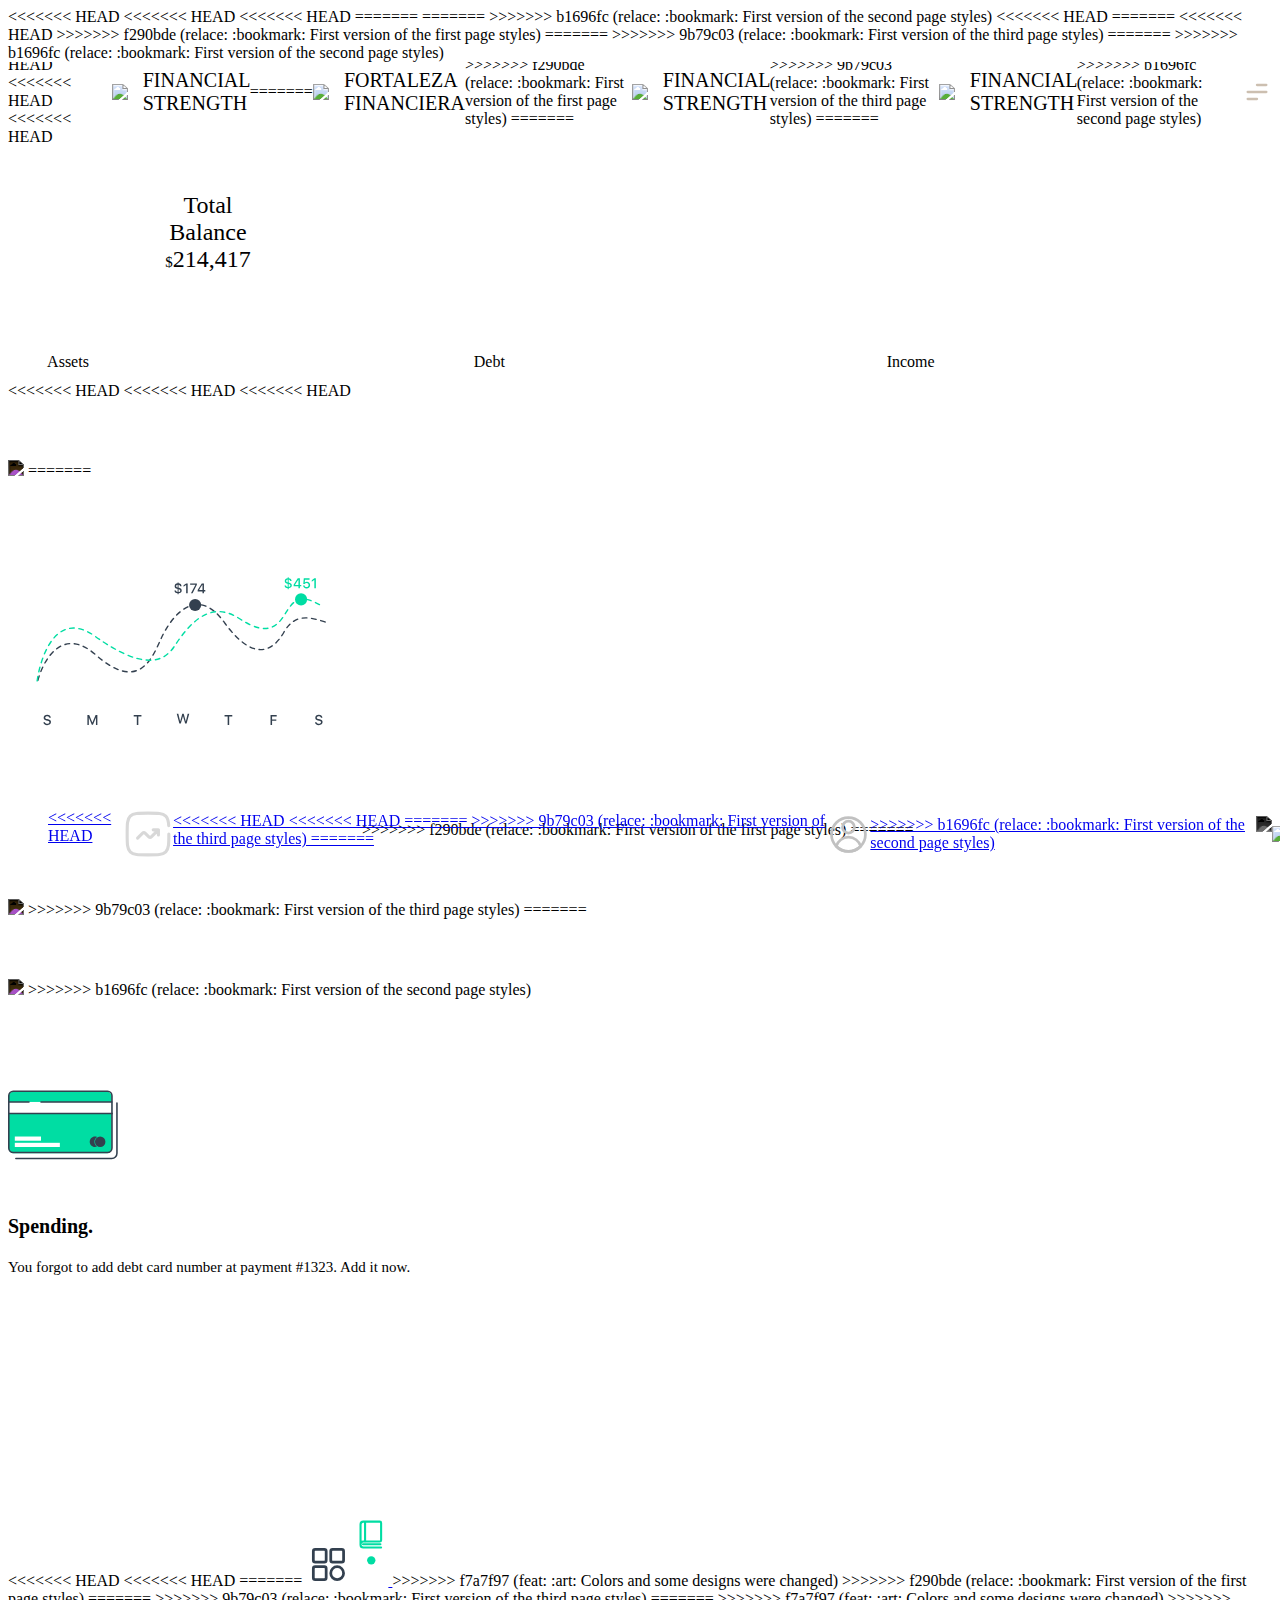
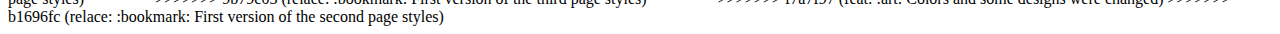
==== views/checkout.html @ b78e4b6c "relace: :bookmark: finished of the page" ====
<!DOCTYPE html>
<html lang="en">
<head>
    <meta charset="UTF-8">
    <meta name="viewport" content="width=device-width, initial-scale=1.0">
<<<<<<< HEAD
<<<<<<< HEAD
<<<<<<< HEAD
    <link rel="stylesheet" href="../css/checkout.css">
    <title>Pag3</title>
</head>
<body>
=======
=======
>>>>>>> b1696fc (relace: :bookmark: First version of the second page styles)
    <title>Document</title>
</head>
<body>
<<<<<<< HEAD
    
=======
<<<<<<< HEAD
>>>>>>> f290bde (relace: :bookmark: First version of the first page styles)
=======
    <title>Document</title>
</head>
<body>
>>>>>>> 9b79c03 (relace: :bookmark: First version of the third page styles)
=======
>>>>>>> b1696fc (relace: :bookmark: First version of the second page styles)
    <header class="header">
        <div class="background">
        </div>
        <div class="top">
            <div class="topLeft">
<<<<<<< HEAD
<<<<<<< HEAD
<<<<<<< HEAD
                <img id="imgLeft" src="../storage/img/Sin título-1.png" > 
                <span id="half">FINANCIAL STRENGTH</span>
=======
                <img id="imgLeft" src="../storage/img/Sin título-1.png" >
                <span id="half">FORTALEZA FINANCIERA</span>
>>>>>>> f290bde (relace: :bookmark: First version of the first page styles)
=======
                <img id="imgLeft" src="../storage/img/Sin título-1.png" > 
                <span id="half">FINANCIAL STRENGTH</span>
>>>>>>> 9b79c03 (relace: :bookmark: First version of the third page styles)
=======
                <img id="imgLeft" src="../storage/img/Sin título-1.png" > 
                <span id="half">FINANCIAL STRENGTH</span>
>>>>>>> b1696fc (relace: :bookmark: First version of the second page styles)
            </div>
            <div class="imgRight">
                <img id="imgRight" src="../storage/img/name=icon,menu.svg">
            </div>
        </div>
        <div class="circle">
            <span>Total</span>
            <span>Balance</span>
            <span id="money">$<span id="money2">214,417</span></span>
        </div>
    </header>
    <article>
        <div class="topArticle">
            <section class="halfArticle1">
                Assets
            </section>
            <section class="halfArticle2">
                Debt
            </section>
            <section class="halfArticle3">
                Income
            </section>
        </div>
<<<<<<< HEAD
<<<<<<< HEAD
<<<<<<< HEAD
        <div class="graf" style="padding: 60px 0px ;">
            <img src="../storage/img/ganar_dinero.webp" style="filter: invert(1); width: 450px; ">
=======
        <div class="graf">
            <img src="../storage/img/checkout/Graf.svg" >
>>>>>>> f290bde (relace: :bookmark: First version of the first page styles)
=======
        <div class="graf" style="padding: 60px 0px ;">
            <img src="../storage/img/ganar_dinero.webp" style="filter: invert(1); width: 450px; ">
>>>>>>> 9b79c03 (relace: :bookmark: First version of the third page styles)
=======
        <div class="graf" style="padding: 60px 0px ;">
            <img src="../storage/img/ganar_dinero.webp" style="filter: invert(1); width: 450px; ">
>>>>>>> b1696fc (relace: :bookmark: First version of the second page styles)
        </div>
        <div class="Credit">
            <div class="CreditLeft">
                <img src="../storage/img/checkout/Credit.svg">
            </div>
            <div class="CreditRight">
                <h3>Spending.</h3>
                <span>You forgot to add debt card number 
                    at payment #1323. Add it now.</span>
            </div>
        </div>
    </article>
    <footer class="footer">
        <ul class="footer_ul">
            <a href="../index.html">
<<<<<<< HEAD
                <img id="img" src="../storage/img/icon-graph.svg">
            </a>
            <a href="../views/detail.html">
<<<<<<< HEAD
<<<<<<< HEAD
=======
>>>>>>> 9b79c03 (relace: :bookmark: First version of the third page styles)
=======
                <img id="img" src="../storage/img/name=center.svg">
            </a>
            <a href="../views/detail.html">
>>>>>>> b1696fc (relace: :bookmark: First version of the second page styles)
                <img id="img" src="../storage/img/credit-card.svg">
            </a>
            <a href="checkout.html">
                <img  src="../storage/img/money-bag-svgrepo-seleccion.svg">
            </a>
        </ul>
    </footer>
<<<<<<< HEAD
<<<<<<< HEAD
=======
                <img id="img" src="../storage/img/name=menu.svg">
            </a>
            <a href="checkout.html">
                <img  src="../storage/img/name=menu,color.svg">
            </a>
        </ul>
    </footer>
>>>>>>> f7a7f97 (feat: :art: Colors and some designs were changed)
>>>>>>> f290bde (relace: :bookmark: First version of the first page styles)
=======
>>>>>>> 9b79c03 (relace: :bookmark: First version of the third page styles)
=======
>>>>>>> f7a7f97 (feat: :art: Colors and some designs were changed)
>>>>>>> b1696fc (relace: :bookmark: First version of the second page styles)
</body>
</html>
---- css/checkout.css ----
<<<<<<< HEAD
<<<<<<< HEAD
<<<<<<< HEAD
=======
<<<<<<< HEAD
@import url(variables.css);
=======
>>>>>>> f290bde (relace: :bookmark: First version of the first page styles)
=======
>>>>>>> 9b79c03 (relace: :bookmark: First version of the third page styles)
=======
@import url(variables.css);
=======
>>>>>>> b1696fc (relace: :bookmark: First version of the second page styles)
@import url(variables.css);
@import url(variables.css);
*{
    padding: 0;
    margin: 0;
    box-sizing: border-box;
}
.header{
    
    position: relative;
    padding: var(--space-layout-padding-lr);
    height: 280px;
    overflow: hidden;
}
.background{
    position: absolute;
    width: 600px;
    height: 600px;
<<<<<<< HEAD
<<<<<<< HEAD
<<<<<<< HEAD
=======
>>>>>>> 9b79c03 (relace: :bookmark: First version of the third page styles)
=======
>>>>>>> b1696fc (relace: :bookmark: First version of the second page styles)
    background-image: url(../storage/img/checkout/Ellipse.svg);
    background-color: var(--color-8);
    background-size: cover;
    background-repeat: no-repeat;
<<<<<<< HEAD
<<<<<<< HEAD
=======
    background-color: var(--color-5);
>>>>>>> f290bde (relace: :bookmark: First version of the first page styles)
=======
>>>>>>> 9b79c03 (relace: :bookmark: First version of the third page styles)
=======
>>>>>>> b1696fc (relace: :bookmark: First version of the second page styles)
    object-fit: cover;
    border-radius: 100%;
    transform: translate(-17%, -65%);
    z-index: -1;
}
.imgRight{
    display: flex;
    flex-direction: row;
    align-items: center;
    height: 60px;
}
.topLeft{
    display: flex;
    flex-direction: row;
    align-items: center;
<<<<<<< HEAD
    height: 20px;
=======
    height: 60px;
>>>>>>> b1696fc (relace: :bookmark: First version of the second page styles)
}
.top{
    display: flex;
    flex-direction: row;
    align-items: center;
    justify-content: space-between;
    height: 60px;
    padding-right: 15px;
}
#half{
    padding-left:15px ;
    font-size: 20px;
    color: var(--color-1);
    font-family: Bold;
}
#imgRight{
    filter: invert(1);
    display: flex;
    margin-left: 50%;
}
#imgLeft{ 
<<<<<<< HEAD
=======
    background-color: var(--color-7); 
>>>>>>> b1696fc (relace: :bookmark: First version of the second page styles)
    border-radius: 50px;
}
.circle{
    position: absolute;
    background-color: var(--color-2);
    width: 200px;
    height: 200px;
    display: flex;
    flex-direction: column;
    align-items: center;
    justify-content: center;
    border-radius: 100%;
    transform: translate(50% ,5%);
<<<<<<< HEAD
    color: var(--color-1);
=======
    color: var(--color-4);
>>>>>>> b1696fc (relace: :bookmark: First version of the second page styles)
    font-family: Bold;
    font-size: 24px;
}
#money{
    font-size: 15px;
}
#money2{
    font-size: 24px;
}
.topArticle{
    position: relative;
    display: grid;
    grid-template-columns: repeat(3, auto);
    padding: var(--space-layout-padding-lr);

}
.halfArticle1 {
    grid-area: 1/1/2/2;
    background-color: var(--color-1);
    color: var(--color-4);
    display: flex;
    align-items: center;
    justify-content: center;
    height: 40px;
    width: 120px;
    border-radius: 80% 0;
<<<<<<< HEAD
    transition: background 0.3s linear; 
}
.halfArticle1:hover{
    background-color: var(--color-2);
   
=======
>>>>>>> b1696fc (relace: :bookmark: First version of the second page styles)
}
.halfArticle2 {
    grid-area: 1/2/2/3;
    background-color: var(--color-4);
<<<<<<< HEAD
    color: var(--color-1);
=======
    color: var(--color-2);
>>>>>>> b1696fc (relace: :bookmark: First version of the second page styles)
    border: 2px solid var(--color-2);
    display: flex;
    align-items: center;
    justify-content: center;
    height: 40px;
    width: 120px;
    border-radius: 0 0 100% 100%;
<<<<<<< HEAD
    transition: background 0.3s linear; 
}
.halfArticle2:hover{
<<<<<<< HEAD
    background-color: var();
=======
    background-color: var(--color-2);
>>>>>>> 9b79c03 (relace: :bookmark: First version of the third page styles)
=======
<<<<<<< HEAD
=======
    transition: background 0.3s linear; 
}
.halfArticle2:hover{
    background-color: var(--color-2);
>>>>>>> 1b3944c (style: :building_construction: The project is completed with all designs included)
>>>>>>> b1696fc (relace: :bookmark: First version of the second page styles)
}
.halfArticle3 {
    grid-area: 1/3/2/4;
    background-color: var(--color-4);
    color: var(--color-3);
    border: 2px solid var(--color-3);
    display: flex;
    align-items: center;
    justify-content: center;
    height: 40px;
    width: 120px;
    border-radius: 0 80%;
<<<<<<< HEAD
    transition: background 0.3s linear; 
}
<<<<<<< HEAD
=======
.halfArticle3:hover{
    background-color: var(--color-2);
}
>>>>>>> 9b79c03 (relace: :bookmark: First version of the third page styles)
.Credit{
    background-color: var(--color-2);
=======
}
.halfArticle3:hover{
    background-color: var(--color-2);
}
.Credit{
    background-color: var(--color-7);
>>>>>>> b1696fc (relace: :bookmark: First version of the second page styles)
    display: flex;
    flex-direction: row;
    align-items: center;
    gap: 20px;
    padding: var(--space-layout-padding-lr);
    padding-bottom: 100px;
<<<<<<< HEAD
    padding-top: 20px;
}
.CreditRight h3{
    font-size: 30px;
    font-family: Bold;
    color: var(--color-6);
=======
    padding-top: 30px;
}
.CreditRight h3{
    font-size: 20px;
    font-family: Bold;
    color: var(--color-1);
>>>>>>> b1696fc (relace: :bookmark: First version of the second page styles)
}
.CreditRight span{
    font-size: 15px;
    font-family: Regular;
<<<<<<< HEAD
    color: var(--color-7);
=======
    color: var(--color-3);
>>>>>>> b1696fc (relace: :bookmark: First version of the second page styles)
}









.footer{
    position: fixed;
    bottom: 0;
    width: 100%;
}
.footer_ul{ display: flex;
    flex-direction: column;
    align-items: center;
    background: var(--color-1);
    height: 100px;
    display: flex;
    flex-direction: row;
    justify-content: space-evenly;
    align-items: center;
}
.footer_ul a {
    display: flex;
}
.footer_ul a #img{
    object-fit: contain;
    filter: grayscale(100%) invert(100%);
}
<<<<<<< HEAD
<<<<<<< HEAD
<<<<<<< HEAD
=======
>>>>>>> f7a7f97 (feat: :art: Colors and some designs were changed)
>>>>>>> f290bde (relace: :bookmark: First version of the first page styles)
=======
>>>>>>> 9b79c03 (relace: :bookmark: First version of the third page styles)
=======
>>>>>>> f7a7f97 (feat: :art: Colors and some designs were changed)
>>>>>>> b1696fc (relace: :bookmark: First version of the second page styles)
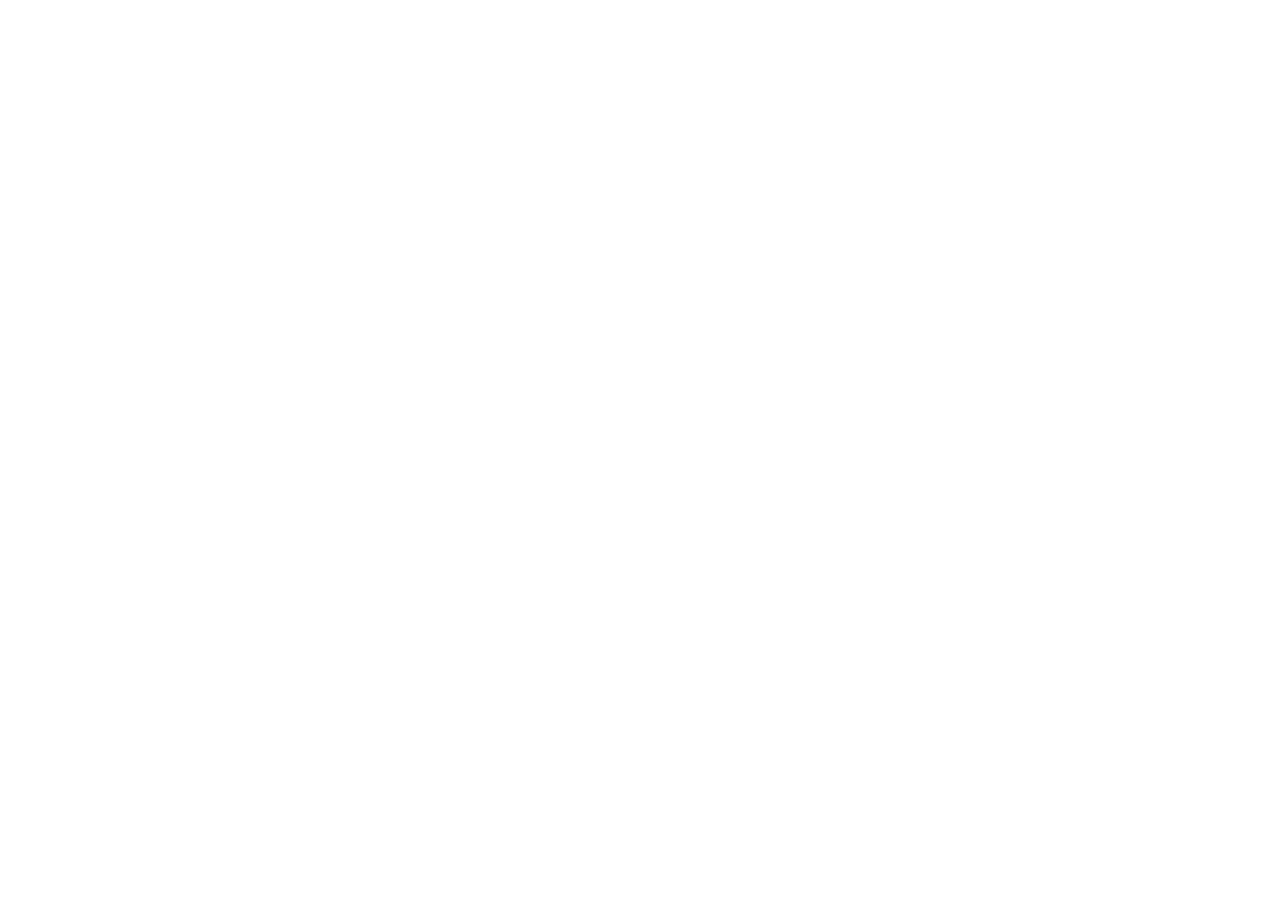
==== commit 46ffd535: "feat: :memo: Fonts were added and I created the Font Face in variables" ====
--- a/views/checkout.html
+++ b/views/checkout.html
@@ -3,144 +3,9 @@
 <head>
     <meta charset="UTF-8">
     <meta name="viewport" content="width=device-width, initial-scale=1.0">
-<<<<<<< HEAD
-<<<<<<< HEAD
-<<<<<<< HEAD
-    <link rel="stylesheet" href="../css/checkout.css">
-    <title>Pag3</title>
-</head>
-<body>
-=======
-=======
->>>>>>> b1696fc (relace: :bookmark: First version of the second page styles)
     <title>Document</title>
 </head>
 <body>
-<<<<<<< HEAD
     
-=======
-<<<<<<< HEAD
->>>>>>> f290bde (relace: :bookmark: First version of the first page styles)
-=======
-    <title>Document</title>
-</head>
-<body>
->>>>>>> 9b79c03 (relace: :bookmark: First version of the third page styles)
-=======
->>>>>>> b1696fc (relace: :bookmark: First version of the second page styles)
-    <header class="header">
-        <div class="background">
-        </div>
-        <div class="top">
-            <div class="topLeft">
-<<<<<<< HEAD
-<<<<<<< HEAD
-<<<<<<< HEAD
-                <img id="imgLeft" src="../storage/img/Sin título-1.png" > 
-                <span id="half">FINANCIAL STRENGTH</span>
-=======
-                <img id="imgLeft" src="../storage/img/Sin título-1.png" >
-                <span id="half">FORTALEZA FINANCIERA</span>
->>>>>>> f290bde (relace: :bookmark: First version of the first page styles)
-=======
-                <img id="imgLeft" src="../storage/img/Sin título-1.png" > 
-                <span id="half">FINANCIAL STRENGTH</span>
->>>>>>> 9b79c03 (relace: :bookmark: First version of the third page styles)
-=======
-                <img id="imgLeft" src="../storage/img/Sin título-1.png" > 
-                <span id="half">FINANCIAL STRENGTH</span>
->>>>>>> b1696fc (relace: :bookmark: First version of the second page styles)
-            </div>
-            <div class="imgRight">
-                <img id="imgRight" src="../storage/img/name=icon,menu.svg">
-            </div>
-        </div>
-        <div class="circle">
-            <span>Total</span>
-            <span>Balance</span>
-            <span id="money">$<span id="money2">214,417</span></span>
-        </div>
-    </header>
-    <article>
-        <div class="topArticle">
-            <section class="halfArticle1">
-                Assets
-            </section>
-            <section class="halfArticle2">
-                Debt
-            </section>
-            <section class="halfArticle3">
-                Income
-            </section>
-        </div>
-<<<<<<< HEAD
-<<<<<<< HEAD
-<<<<<<< HEAD
-        <div class="graf" style="padding: 60px 0px ;">
-            <img src="../storage/img/ganar_dinero.webp" style="filter: invert(1); width: 450px; ">
-=======
-        <div class="graf">
-            <img src="../storage/img/checkout/Graf.svg" >
->>>>>>> f290bde (relace: :bookmark: First version of the first page styles)
-=======
-        <div class="graf" style="padding: 60px 0px ;">
-            <img src="../storage/img/ganar_dinero.webp" style="filter: invert(1); width: 450px; ">
->>>>>>> 9b79c03 (relace: :bookmark: First version of the third page styles)
-=======
-        <div class="graf" style="padding: 60px 0px ;">
-            <img src="../storage/img/ganar_dinero.webp" style="filter: invert(1); width: 450px; ">
->>>>>>> b1696fc (relace: :bookmark: First version of the second page styles)
-        </div>
-        <div class="Credit">
-            <div class="CreditLeft">
-                <img src="../storage/img/checkout/Credit.svg">
-            </div>
-            <div class="CreditRight">
-                <h3>Spending.</h3>
-                <span>You forgot to add debt card number 
-                    at payment #1323. Add it now.</span>
-            </div>
-        </div>
-    </article>
-    <footer class="footer">
-        <ul class="footer_ul">
-            <a href="../index.html">
-<<<<<<< HEAD
-                <img id="img" src="../storage/img/icon-graph.svg">
-            </a>
-            <a href="../views/detail.html">
-<<<<<<< HEAD
-<<<<<<< HEAD
-=======
->>>>>>> 9b79c03 (relace: :bookmark: First version of the third page styles)
-=======
-                <img id="img" src="../storage/img/name=center.svg">
-            </a>
-            <a href="../views/detail.html">
->>>>>>> b1696fc (relace: :bookmark: First version of the second page styles)
-                <img id="img" src="../storage/img/credit-card.svg">
-            </a>
-            <a href="checkout.html">
-                <img  src="../storage/img/money-bag-svgrepo-seleccion.svg">
-            </a>
-        </ul>
-    </footer>
-<<<<<<< HEAD
-<<<<<<< HEAD
-=======
-                <img id="img" src="../storage/img/name=menu.svg">
-            </a>
-            <a href="checkout.html">
-                <img  src="../storage/img/name=menu,color.svg">
-            </a>
-        </ul>
-    </footer>
->>>>>>> f7a7f97 (feat: :art: Colors and some designs were changed)
->>>>>>> f290bde (relace: :bookmark: First version of the first page styles)
-=======
->>>>>>> 9b79c03 (relace: :bookmark: First version of the third page styles)
-=======
->>>>>>> f7a7f97 (feat: :art: Colors and some designs were changed)
->>>>>>> b1696fc (relace: :bookmark: First version of the second page styles)
 </body>
 </html>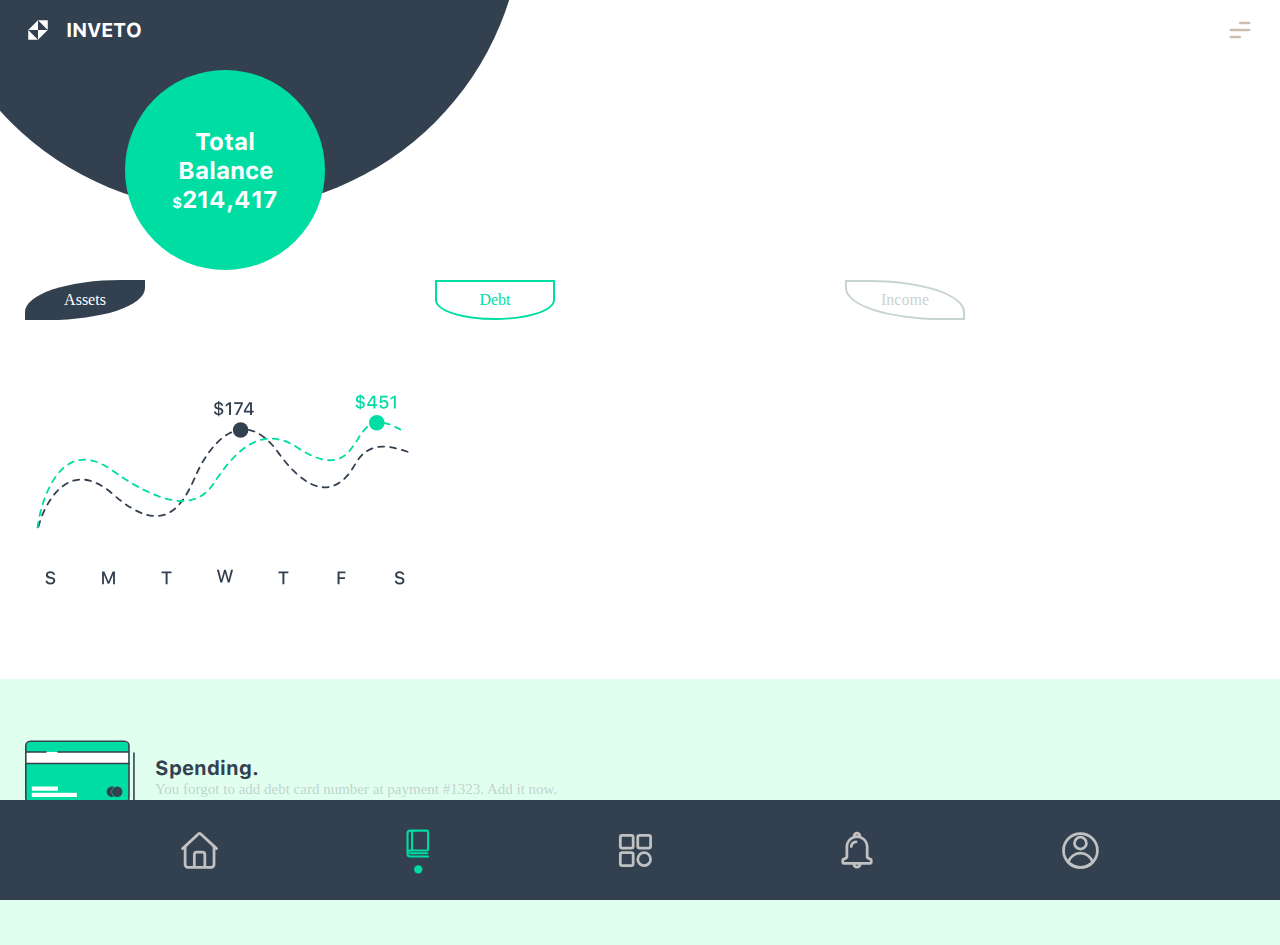
==== commit 2eac7226: "style: :building_construction: Page 3 was finished and images, designs and their fonts were added" ====
--- a/views/checkout.html
+++ b/views/checkout.html
@@ -3,9 +3,72 @@
 <head>
     <meta charset="UTF-8">
     <meta name="viewport" content="width=device-width, initial-scale=1.0">
-    <title>Document</title>
+    <link rel="stylesheet" href="../css/checkout.css">
+    <title>Pag3</title>
 </head>
 <body>
-    
+    <header class="header">
+        <div class="background">
+        </div>
+        <div class="top">
+            <div class="topLeft">
+                <img id="imgLeft" src="../storage/img/name=logo.svg">
+                <span id="half">INVETO</span>
+            </div>
+            <div class="imgRight">
+                <img id="imgRight" src="../storage/img/name=icon,menu.svg">
+            </div>
+        </div>
+        <div class="circle">
+            <span>Total</span>
+            <span>Balance</span>
+            <span id="money">$<span id="money2">214,417</span></span>
+        </div>
+    </header>
+    <article>
+        <div class="topArticle">
+            <section class="halfArticle1">
+                Assets
+            </section>
+            <section class="halfArticle2">
+                Debt
+            </section>
+            <section class="halfArticle3">
+                Income
+            </section>
+        </div>
+        <div class="graf">
+            <img src="../storage/img/checkout/Graf.svg" >
+        </div>
+        <div class="Credit">
+            <div class="CreditLeft">
+                <img src="../storage/img/checkout/Credit.svg">
+            </div>
+            <div class="CreditRight">
+                <h3>Spending.</h3>
+                <span>You forgot to add debt card number 
+                    at payment #1323. Add it now.</span>
+            </div>
+        </div>
+    </article>
+    <footer class="footer">
+        <ul class="footer_ul">
+            <a href="#">
+                <img id="img" src="../storage/img/name=home.svg">
+            </a>
+            <a href="checkout.html">
+                <img  src="../storage/img/name=menu,color.svg">
+            </a>
+            <a href="#">
+                <img id="img" src="../storage/img/name=menu.svg">
+            </a>
+            <a href="#">
+                <img  id="img"src="../storage/img/name=message.svg">
+            </a>
+            <a href="../index.html">
+                <img id="img" src="../storage/img/name=center.svg">
+            </a>
+        </ul>
+    </footer>
 </body>
 </html>--- a/css/checkout.css
+++ b/css/checkout.css
@@ -0,0 +1,169 @@
+@import url(variables.css);
+@import url(variables.css);
+*{
+    padding: 0;
+    margin: 0;
+    box-sizing: border-box;
+}
+.header{
+    
+    position: relative;
+    padding: var(--space-layout-padding-lr);
+    height: 280px;
+    overflow: hidden;
+}
+.background{
+    position: absolute;
+    width: 600px;
+    height: 600px;
+    background-color: var(--color-1);
+    object-fit: cover;
+    border-radius: 100%;
+    transform: translate(-17%, -65%);
+    z-index: -1;
+}
+.imgRight{
+    display: flex;
+    flex-direction: row;
+    align-items: center;
+    height: 60px;
+}
+.topLeft{
+    display: flex;
+    flex-direction: row;
+    align-items: center;
+    height: 60px;
+}
+.top{
+    display: flex;
+    flex-direction: row;
+    align-items: center;
+    justify-content: space-between;
+    height: 60px;
+    padding-right: 15px;
+}
+#half{
+    padding-left:15px ;
+    font-size: 20px;
+    color: var(--color-4);
+    font-family: Bold;
+}
+#imgRight{
+    filter: invert(1);
+    display: flex;
+    margin-left: 50%;
+}
+.circle{
+    position: absolute;
+    background-color: var(--color-2);
+    width: 200px;
+    height: 200px;
+    display: flex;
+    flex-direction: column;
+    align-items: center;
+    justify-content: center;
+    border-radius: 100%;
+    transform: translate(50% ,5%);
+    color: var(--color-4);
+    font-family: Bold;
+    font-size: 24px;
+}
+#money{
+    font-size: 15px;
+}
+#money2{
+    font-size: 24px;
+}
+.topArticle{
+    position: relative;
+    display: grid;
+    grid-template-columns: repeat(3, auto);
+    padding: var(--space-layout-padding-lr);
+
+}
+.halfArticle1 {
+    grid-area: 1/1/2/2;
+    background-color: var(--color-1);
+    color: var(--color-4);
+    display: flex;
+    align-items: center;
+    justify-content: center;
+    height: 40px;
+    width: 120px;
+    border-radius: 80% 0;
+}
+.halfArticle2 {
+    grid-area: 1/2/2/3;
+    background-color: var(--color-4);
+    color: var(--color-2);
+    border: 2px solid var(--color-2);
+    display: flex;
+    align-items: center;
+    justify-content: center;
+    height: 40px;
+    width: 120px;
+    border-radius: 0 0 100% 100%;
+}
+.halfArticle3 {
+    grid-area: 1/3/2/4;
+    background-color: var(--color-4);
+    color: var(--color-3);
+    border: 2px solid var(--color-3);
+    display: flex;
+    align-items: center;
+    justify-content: center;
+    height: 40px;
+    width: 120px;
+    border-radius: 0 80%;
+}
+.Credit{
+    background-color: var(--color-7);
+    display: flex;
+    flex-direction: row;
+    align-items: center;
+    gap: 20px;
+    padding: var(--space-layout-padding-lr);
+    padding-bottom: 100px;
+    padding-top: 30px;
+}
+.CreditRight h3{
+    font-size: 20px;
+    font-family: Bold;
+    color: var(--color-1);
+}
+.CreditRight span{
+    font-size: 15px;
+    font-family: Regular;
+    color: var(--color-3);
+}
+
+
+
+
+
+
+
+
+
+.footer{
+    position: fixed;
+    bottom: 0;
+    width: 100%;
+}
+.footer_ul{ display: flex;
+    flex-direction: column;
+    align-items: center;
+    background: var(--color-1);
+    height: 100px;
+    display: flex;
+    flex-direction: row;
+    justify-content: space-evenly;
+    align-items: center;
+}
+.footer_ul a {
+    display: flex;
+}
+.footer_ul a #img{
+    object-fit: contain;
+    filter: grayscale(100%) invert(100%);
+}
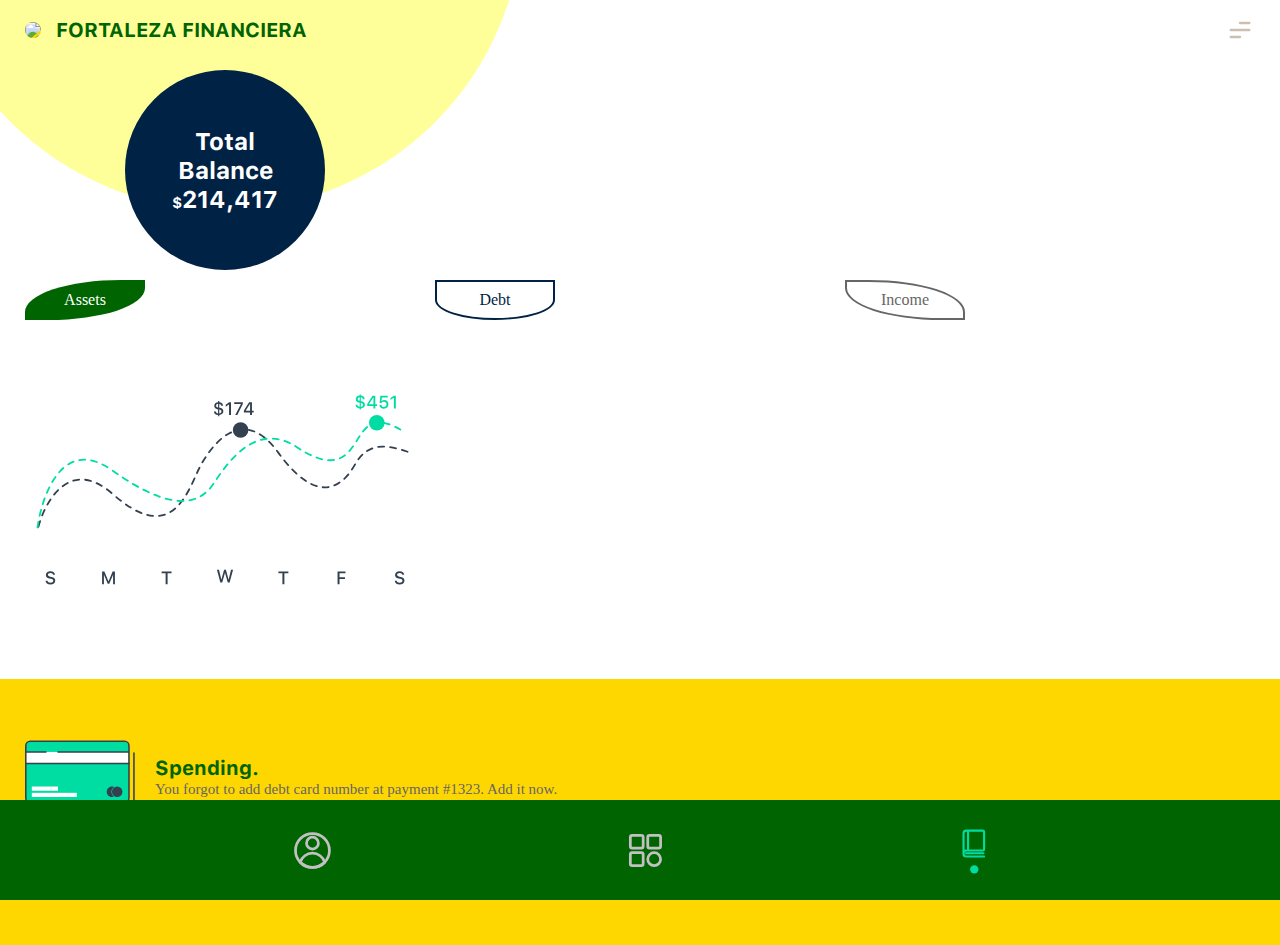
==== commit f7a7f97f: "feat: :art: Colors and some designs were changed" ====
--- a/views/checkout.html
+++ b/views/checkout.html
@@ -12,8 +12,8 @@
         </div>
         <div class="top">
             <div class="topLeft">
-                <img id="imgLeft" src="../storage/img/name=logo.svg">
-                <span id="half">INVETO</span>
+                <img id="imgLeft" src="../storage/img/Sin título-1.png" >
+                <span id="half">FORTALEZA FINANCIERA</span>
             </div>
             <div class="imgRight">
                 <img id="imgRight" src="../storage/img/name=icon,menu.svg">
@@ -53,20 +53,14 @@
     </article>
     <footer class="footer">
         <ul class="footer_ul">
-            <a href="#">
-                <img id="img" src="../storage/img/name=home.svg">
+            <a href="../index.html">
+                <img id="img" src="../storage/img/name=center.svg">
+            </a>
+            <a href="../views/detail.html">
+                <img id="img" src="../storage/img/name=menu.svg">
             </a>
             <a href="checkout.html">
                 <img  src="../storage/img/name=menu,color.svg">
-            </a>
-            <a href="#">
-                <img id="img" src="../storage/img/name=menu.svg">
-            </a>
-            <a href="#">
-                <img  id="img"src="../storage/img/name=message.svg">
-            </a>
-            <a href="../index.html">
-                <img id="img" src="../storage/img/name=center.svg">
             </a>
         </ul>
     </footer>
--- a/css/checkout.css
+++ b/css/checkout.css
@@ -16,7 +16,7 @@
     position: absolute;
     width: 600px;
     height: 600px;
-    background-color: var(--color-1);
+    background-color: var(--color-5);
     object-fit: cover;
     border-radius: 100%;
     transform: translate(-17%, -65%);
@@ -45,13 +45,17 @@
 #half{
     padding-left:15px ;
     font-size: 20px;
-    color: var(--color-4);
+    color: var(--color-1);
     font-family: Bold;
 }
 #imgRight{
     filter: invert(1);
     display: flex;
     margin-left: 50%;
+}
+#imgLeft{ 
+    background-color: var(--color-7); 
+    border-radius: 50px;
 }
 .circle{
     position: absolute;
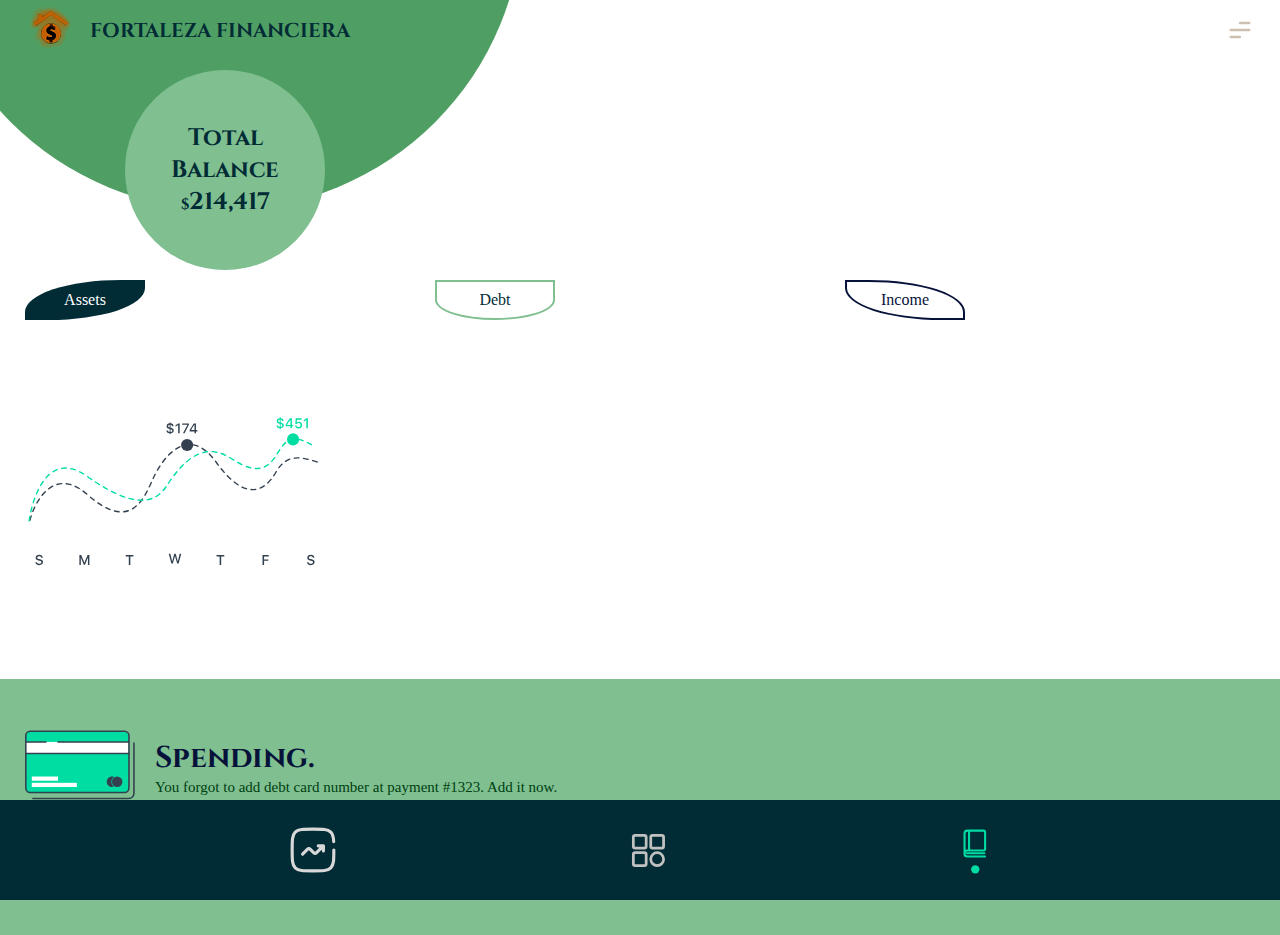
==== commit 65ab3bf0: "style: :construction: Design edits were made but need to be finished" ====
--- a/views/checkout.html
+++ b/views/checkout.html
@@ -54,7 +54,7 @@
     <footer class="footer">
         <ul class="footer_ul">
             <a href="../index.html">
-                <img id="img" src="../storage/img/name=center.svg">
+                <img id="img" src="../storage/img/icon-graph.svg">
             </a>
             <a href="../views/detail.html">
                 <img id="img" src="../storage/img/name=menu.svg">
--- a/css/checkout.css
+++ b/css/checkout.css
@@ -32,7 +32,7 @@
     display: flex;
     flex-direction: row;
     align-items: center;
-    height: 60px;
+    height: 20px;
 }
 .top{
     display: flex;
@@ -54,7 +54,6 @@
     margin-left: 50%;
 }
 #imgLeft{ 
-    background-color: var(--color-7); 
     border-radius: 50px;
 }
 .circle{
@@ -68,7 +67,7 @@
     justify-content: center;
     border-radius: 100%;
     transform: translate(50% ,5%);
-    color: var(--color-4);
+    color: var(--color-1);
     font-family: Bold;
     font-size: 24px;
 }
@@ -95,11 +94,16 @@
     height: 40px;
     width: 120px;
     border-radius: 80% 0;
+    transition: background 0.3s linear; 
+}
+.halfArticle1:hover{
+    background-color: var(--color-2);
+   
 }
 .halfArticle2 {
     grid-area: 1/2/2/3;
     background-color: var(--color-4);
-    color: var(--color-2);
+    color: var(--color-1);
     border: 2px solid var(--color-2);
     display: flex;
     align-items: center;
@@ -107,6 +111,10 @@
     height: 40px;
     width: 120px;
     border-radius: 0 0 100% 100%;
+    transition: background 0.3s linear; 
+}
+.halfArticle2:hover{
+    background-color: var();
 }
 .halfArticle3 {
     grid-area: 1/3/2/4;
@@ -119,26 +127,27 @@
     height: 40px;
     width: 120px;
     border-radius: 0 80%;
+    transition: background 0.3s linear; 
 }
 .Credit{
-    background-color: var(--color-7);
+    background-color: var(--color-2);
     display: flex;
     flex-direction: row;
     align-items: center;
     gap: 20px;
     padding: var(--space-layout-padding-lr);
     padding-bottom: 100px;
-    padding-top: 30px;
+    padding-top: 20px;
 }
 .CreditRight h3{
-    font-size: 20px;
+    font-size: 30px;
     font-family: Bold;
-    color: var(--color-1);
+    color: var(--color-6);
 }
 .CreditRight span{
     font-size: 15px;
     font-family: Regular;
-    color: var(--color-3);
+    color: var(--color-7);
 }
 
 
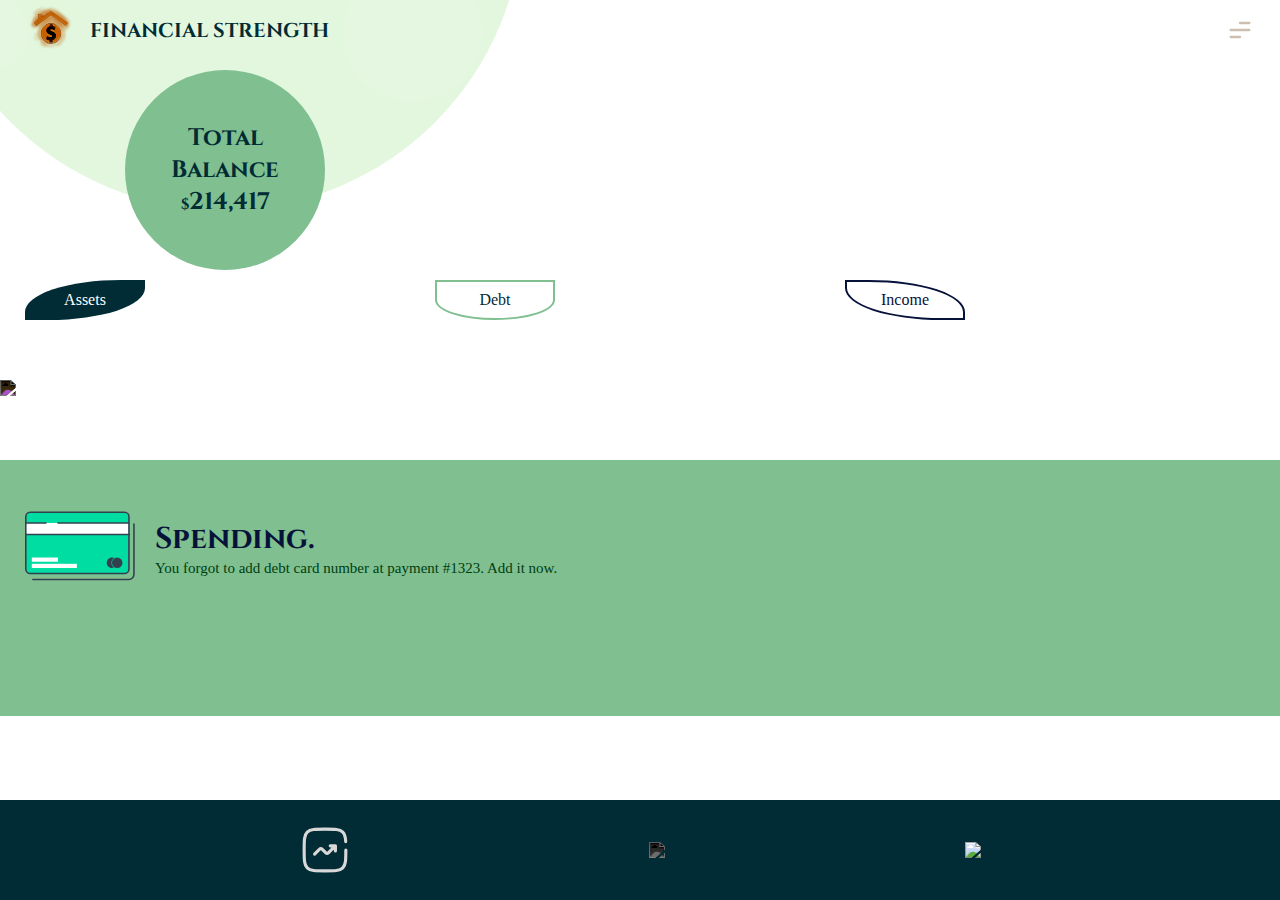
==== commit 8b7ef005: "style: :camera_flash: The pages were designed but a little more is missing" ====
--- a/views/checkout.html
+++ b/views/checkout.html
@@ -12,8 +12,8 @@
         </div>
         <div class="top">
             <div class="topLeft">
-                <img id="imgLeft" src="../storage/img/Sin título-1.png" >
-                <span id="half">FORTALEZA FINANCIERA</span>
+                <img id="imgLeft" src="../storage/img/Sin título-1.png" > 
+                <span id="half">FINANCIAL STRENGTH</span>
             </div>
             <div class="imgRight">
                 <img id="imgRight" src="../storage/img/name=icon,menu.svg">
@@ -37,8 +37,8 @@
                 Income
             </section>
         </div>
-        <div class="graf">
-            <img src="../storage/img/checkout/Graf.svg" >
+        <div class="graf" style="padding: 60px 0px ;">
+            <img src="../storage/img/ganar_dinero.webp" style="filter: invert(1); width: 450px; ">
         </div>
         <div class="Credit">
             <div class="CreditLeft">
@@ -57,10 +57,10 @@
                 <img id="img" src="../storage/img/icon-graph.svg">
             </a>
             <a href="../views/detail.html">
-                <img id="img" src="../storage/img/name=menu.svg">
+                <img id="img" src="../storage/img/credit-card.svg">
             </a>
             <a href="checkout.html">
-                <img  src="../storage/img/name=menu,color.svg">
+                <img  src="../storage/img/money-bag-svgrepo-seleccion.svg">
             </a>
         </ul>
     </footer>
--- a/css/checkout.css
+++ b/css/checkout.css
@@ -16,7 +16,10 @@
     position: absolute;
     width: 600px;
     height: 600px;
-    background-color: var(--color-5);
+    background-image: url(../storage/img/checkout/Ellipse.svg);
+    background-color: var(--color-8);
+    background-size: cover;
+    background-repeat: no-repeat;
     object-fit: cover;
     border-radius: 100%;
     transform: translate(-17%, -65%);
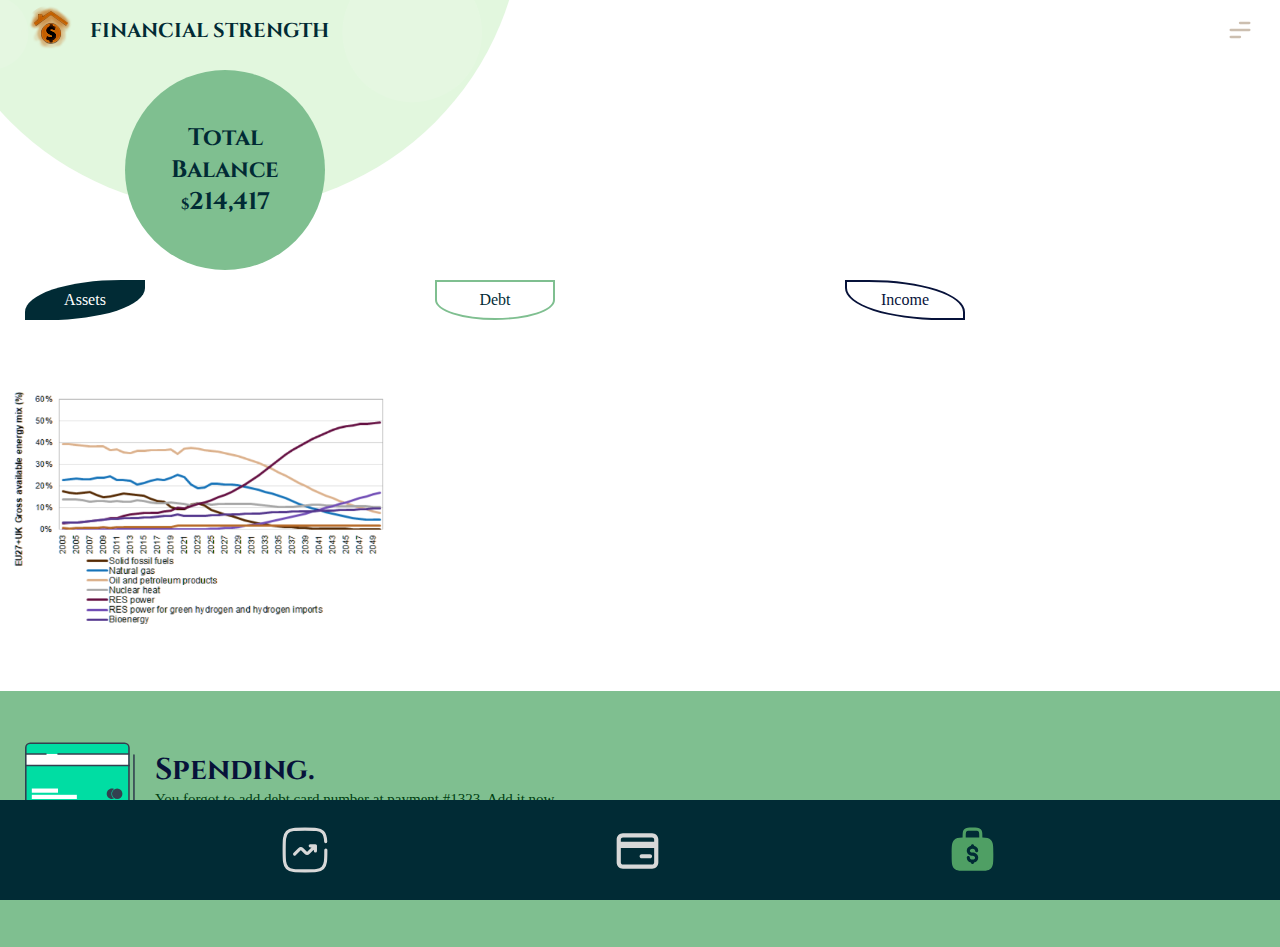
==== commit f305cec4: "style: :bug: a bug is fixed" ====
--- a/views/checkout.html
+++ b/views/checkout.html
@@ -38,7 +38,7 @@
             </section>
         </div>
         <div class="graf" style="padding: 60px 0px ;">
-            <img src="../storage/img/ganar_dinero.webp" style="filter: invert(1); width: 450px; ">
+            <img src="../storage/img/ganar_dinero.webp" style="filter: invert(1); width: 400px; ">
         </div>
         <div class="Credit">
             <div class="CreditLeft">
--- a/css/checkout.css
+++ b/css/checkout.css
@@ -117,7 +117,7 @@
     transition: background 0.3s linear; 
 }
 .halfArticle2:hover{
-    background-color: var();
+    background-color: var(--color-2);
 }
 .halfArticle3 {
     grid-area: 1/3/2/4;
@@ -131,6 +131,9 @@
     width: 120px;
     border-radius: 0 80%;
     transition: background 0.3s linear; 
+}
+.halfArticle3:hover{
+    background-color: var(--color-2);
 }
 .Credit{
     background-color: var(--color-2);
